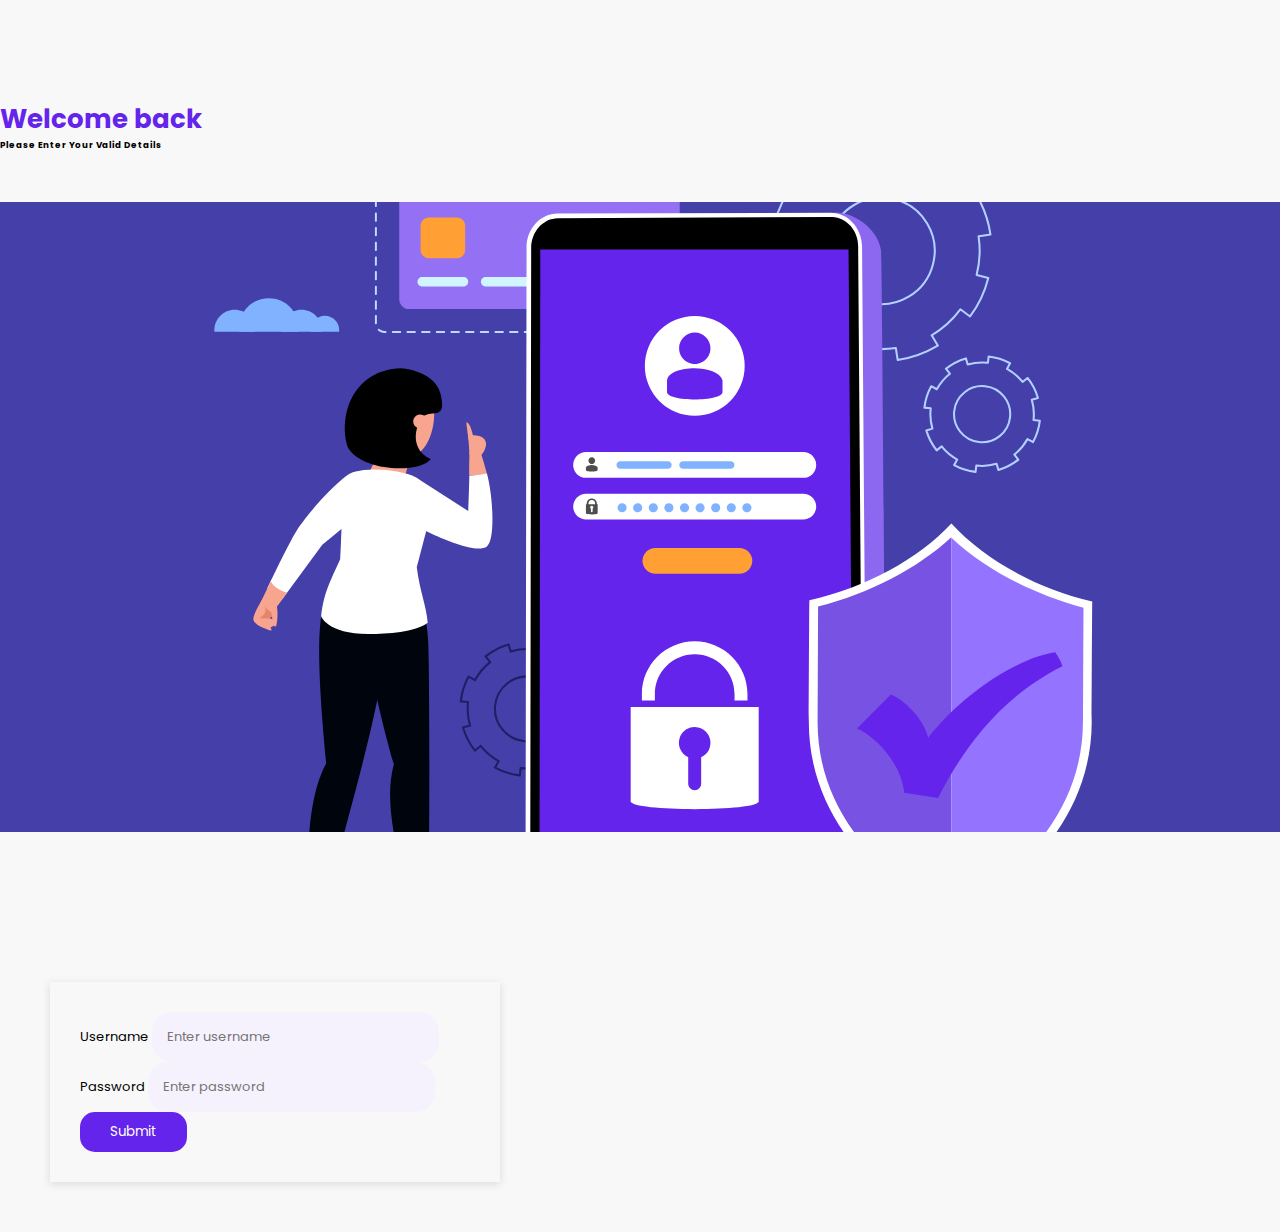
==== login.html @ 311c5a79 "added" ====
<!doctype html>
<html lang="en">
  <head>
    <!-- Required meta tags -->
    <meta charset="utf-8">
    <meta name="viewport" content="width=device-width, initial-scale=1">

    <!-- Bootstrap CSS -->
    <link href="https://cdn.jsdelivr.net/npm/bootstrap@5.0.2/dist/css/bootstrap.min.css" rel="stylesheet" integrity="sha384-EVSTQN3/azprG1Anm3QDgpJLIm9Nao0Yz1ztcQTwFspd3yD65VohhpuuCOmLASjC" crossorigin="anonymous">
    <link rel="stylesheet" href="css/style.css">
    <link href='https://unpkg.com/boxicons@2.1.1/css/boxicons.min.css' rel='stylesheet'>
    <link rel="icon" type="image/x-icon" href="images/title image.jpg">
    <title>Login</title>
  </head>

<body>

    <section class="login-page">
        <div class="container">
                <h1 class="fw-bold text-center">Welcome back</h1>
                <h6 class=" text-center">Please Enter Your Valid Details</h6>

            <div class="row">
                
                <div class="col-lg-6 login-bg">

                </div>

                <div class="col-lg-6 bg-white">
                    <div class="form-bg">
                        <form>
                            <div class="mb-3">
                              <label for="exampleInputEmail1" class="form-label">Username</label>
                              <input type="text" class="form-control" id="username" name="username" aria-describedby="emailHelp" placeholder="Enter username" required>
                            </div>
                            <div class="mb-3">
                              <label for="exampleInputPassword1" class="form-label">Password</label>
                              <input type="password" class="form-control" id="password" name="password" placeholder="Enter password" required>
                            </div>
                            <div class="text-center">
                                <button type="submit" class="btn-sm mt-3">Submit</button>
                            </div>
                          </form>
                    </div>
                </div>

            </div>
        </div>
    </section>




    <!-- Optional JavaScript; choose one of the two! -->

    <!-- Option 1: Bootstrap Bundle with Popper -->
    <script src="https://cdn.jsdelivr.net/npm/bootstrap@5.0.2/dist/js/bootstrap.bundle.min.js" integrity="sha384-MrcW6ZMFYlzcLA8Nl+NtUVF0sA7MsXsP1UyJoMp4YLEuNSfAP+JcXn/tWtIaxVXM" crossorigin="anonymous"></script>

    <!-- Option 2: Separate Popper and Bootstrap JS -->
    <!--
    <script src="https://cdn.jsdelivr.net/npm/@popperjs/core@2.9.2/dist/umd/popper.min.js" integrity="sha384-IQsoLXl5PILFhosVNubq5LC7Qb9DXgDA9i+tQ8Zj3iwWAwPtgFTxbJ8NT4GN1R8p" crossorigin="anonymous"></script>
    <script src="https://cdn.jsdelivr.net/npm/bootstrap@5.0.2/dist/js/bootstrap.min.js" integrity="sha384-cVKIPhGWiC2Al4u+LWgxfKTRIcfu0JTxR+EQDz/bgldoEyl4H0zUF0QKbrJ0EcQF" crossorigin="anonymous"></script>
    -->
  </body>
</html>
---- css/style.css ----
/* Google Font Import - Poppins */
@import url('https://fonts.googleapis.com/css2?family=Poppins:wght@300;400;500;600;700&display=swap');
*{
    margin: 0;
    padding: 0;
    box-sizing: border-box;
    font-family: 'Poppins', sans-serif;
}

:root{
    --body-color: #E4E9F7;
    --sidebar-color: #FFF;
    --primary-color: #695CFE;
    --primary-color-light: #F6F5FF;
    --toggle-color: #DDD;
    --text-color: #707070;

    --tran-03: all 0.2s ease;
    --tran-03: all 0.3s ease;
    --tran-04: all 0.3s ease;
    --tran-05: all 0.3s ease;
}

body{
    min-height: 100vh;
    background-color: #F8F8F8;
    transition: var(--tran-05);
    font-size: 13px;
}

::selection{
    background-color: var(--primary-color);
    color: #fff;
}

body.dark{
    --body-color: #18191a;
    --sidebar-color: #242526;
    --primary-color: #3a3b3c;
    --primary-color-light: #3a3b3c;
    --toggle-color: #fff;
    --text-color: #ccc;
}

/* ===== Sidebar ===== */
 .sidebar{
    position: fixed;
    top: 0;
    left: 0;
    height: 100%;
    width: 290px;
    padding: 10px;
    background: var(--sidebar-color);
    transition: var(--tran-05);
    z-index: 100;  
}
.sidebar.close{
    width: 88px;
}

/* ===== Reusable code - Here ===== */
.sidebar li{
    height: 50px;
    list-style: none;
    display: flex;
    align-items: center;
    /* margin-top: 10px; */
}

.sidebar header .image,
.sidebar .icon{
    min-width: 60px;
    border-radius: 6px;
}

.sidebar .icon{
    /* min-width: 60px; */
    border-radius: 6px;
    height: 100%;
    display: flex;
    align-items: center;
    justify-content: center;
    font-size: 20px;
}

.sidebar .text,
.sidebar .icon{
    color: var(--text-color);
    transition: var(--tran-03);
}

.sidebar .text{
    /* font-size: 17px;
    font-weight: 500; */
    white-space: nowrap;
    opacity: 1;
}
.sidebar.close .text{
    opacity: 0;
}
/* =========================== */

.sidebar header{
    position: relative;
}

.sidebar header .image-text{
    /* display: flex; */
    align-items: center;
}
.sidebar header .logo-text{
    display: flex;
    flex-direction: column;
}
header .image-text .name {
    margin-top: 2px;
    font-size: 18px;
    font-weight: 600;
}

header .image-text .profession{
    /* font-size: 16px; */
    margin-top: -2px;
    display: block;
}

.sidebar header .image{
    display: flex;
    align-items: center;
    justify-content: center;
}

.sidebar header .image img{
    width: 70px;
    height: auto;
}

.sidebar header .toggle{
    position: absolute;
    top: 50%;
    right: -25px;
    transform: translateY(-50%) rotate(180deg);
    height: 30px;
    width: 30px;
    background-color: #F7F4FC;
    color: #6424EB;
    border-radius: 50%;
    display: flex;
    align-items: center;
    justify-content: center;
    font-size: 22px;
    cursor: pointer;
    transition: var(--tran-05);
}

/* body.dark .sidebar header .toggle{
    color: var(--text-color);
} */

.sidebar.close .toggle{
    transform: translateY(-50%) rotate(0deg);
}

/* .sidebar .menu{
    margin-top: 40px;
} */

.sidebar li.search-box{
    border-radius: 6px;
    background-color: var(--primary-color-light);
    cursor: pointer;
    /* margin-top: 20px; */
    padding: 5px;
    /* transition: var(--tran-05); */
}

.sidebar li.search-box input{
    height: 100%;
    width: 100%;
    outline: none;
    border: none;
    background-color: var(--primary-color-light);
    color: var(--text-color);
    border-radius: 6px;
    /* font-size: 17px; */
    font-weight: 500;
    transition: var(--tran-05);
}
.sidebar li a{
    list-style: none;
    /* height: 100%; */
    background-color: transparent;
    display: flex;
    align-items: center;
    /* height: 100%; */
    width: 100%;
    border-radius: 6px;
    text-decoration: none;
}

.sidebar li a:hover, .sidebar li a:focus{
    width: 100%;
    height: 50px;
    background-color: #F7F4FC;
    border-left: 3px solid #6424EB;
    border-radius: 0px 5px 5px 0px;
    
}
.sidebar li a:hover .icon,
.sidebar li a:hover .text{
    color: #6424EB!important;
}
/* .sidebar .login-nav  li a:hover .login-nav.icon{
    color: #6424EB;
} */
body.dark .sidebar li a:hover .icon,
body.dark .sidebar li a:hover .text{
    color: var(--text-color);
}

.sidebar .menu-bar{
    height: calc(100% - 55px);
    display: flex;
    flex-direction: column;
    justify-content: space-between;
    overflow-y: scroll;
}
.menu-bar::-webkit-scrollbar{
    display: none;
}
.sidebar .menu-bar .mode{
    border-radius: 6px;
    /* background-color: var(--primary-color-light); */
    position: relative;
    /* transition: var(--tran-05); */
}

.menu-bar .mode .sun-moon{
    height: 50px;
    width: 60px;
}

.mode .sun-moon i{
    position: absolute;
}
.mode .sun-moon i.sun{
    opacity: 0;
}
body.dark .mode .sun-moon i.sun{
    opacity: 1;
}
body.dark .mode .sun-moon i.moon{
    opacity: 0;
}

.menu-bar .bottom-content .toggle-switch{
    position: absolute;
    right: 0;
    height: 100%;
    min-width: 60px;
    display: flex;
    align-items: center;
    justify-content: center;
    border-radius: 6px;
    cursor: pointer;
}
.toggle-switch .switch{
    position: relative;
    height: 22px;
    width: 40px;
    border-radius: 25px;
    background-color: var(--toggle-color);
    transition: var(--tran-05);
}

.switch::before{
    content: '';
    position: absolute;
    height: 15px;
    width: 15px;
    border-radius: 50%;
    top: 50%;
    left: 5px;
    transform: translateY(-50%);
    background-color: var(--sidebar-color);
    transition: var(--tran-04);
}

body.dark .switch::before{
    left: 20px;
}

.menu-bar .nav-link svg{
    height: 17px;
    width: auto;
}
.nav-link{
    padding: 0;
}
.home{
    position: absolute;
    top: 0;
    top: 0;
    left: 250px;
    height: 100vh;
    width: calc(100% - 250px);
    background-color: #F8F8F8;
    transition: var(--tran-05);
}
.home .text{
    font-size: 30px;
    font-weight: 500;
    color: var(--text-color);
    padding: 12px 60px;
}

.sidebar.close ~ .home{
    left: 78px;
    height: 100vh;
    width: calc(100% - 78px);
}
body.dark .home .text{
    color: var(--text-color);
}
.menu-bar button{
    background-color: #6424EB;
    padding: 15px 60px;
    color: white;
    border-radius: 15px;
    margin-top: 20px;
    transition: 0.5s ease;
    /* transition: var(--tran-05); */
}
.menu-bar button:hover, .menu-bar button:focus, .menu-bar button.active{
    background-color: transparent;
    border: 1px solid #6424EB;
    color: #6424EB;
}
.home img{
    right: 0;
    width: 40px;
    height: auto;
    display: block;
    margin: 0 auto;
}
.img-bg{
    width: 50px;
    height: 50px;
    border-radius: 50%;
    border: 1px solid #6424EB;
}
.right-end{
    justify-content: right;
}
.right-end a{
    font-size: 14px;
    text-decoration: none;
    color: #707070;
}
.home-cards .card{
    border-radius: 15px;
    padding: 5px;
    border: 0;
    box-shadow: rgba(0, 0, 0, 0.04) 0px 3px 5px;
    width: 100%;
    height: 100%;
    
}
/* .login-nav li a:hover .login-nav svg, .login-nav li a:focus .login-nav svg{
    color: red;
} */

.nav-bg{
    background-color: #6424EB;
    border-radius: 0px 5px 5px 0px;
}
.login-nav svg{
    color: rgb(255, 255, 255)!important;
}
.login-nav .nav-text{
    color: rgb(255, 255, 255);
}
.nav-bg:hover{
    color: red;
}
.menu-links{
    padding: 0;
}
.admin-card .card{
    border: 0;
    box-shadow: rgba(27, 31, 35, 0.04) 0px 1px 0px, rgba(255, 255, 255, 0.25) 0px 1px 0px inset;
    padding-left: 40px;
    padding-right: 40px;
}
.home .card p{
    font-size: 14px;
}
.home .card  img{
    width: 40px;
    height: auto;
    display: block;
    margin: 0 auto;
}
.home-cards{
    margin-top: 50px;
}
.card-img-bg{
    background-color: #F1E8FF;
    width: 60px;
    border-radius: 8px;
    margin: 0 auto;
    padding: 5px;
}
.home .card h4{
    color: black;
}


/* ------------------------login-page start--------------------------- */

.login-page{
    margin-top: 100px;
}
.login-page h1{
    color: #6424EB;
}
.login-page .login-bg{
    background-image: url("../images/login.svg");
    background-size: cover;
    background-position: center;
    background-repeat: no-repeat;
    height: 70vh;;
}
.login-page .form-bg{
    padding: 50px;
}
.login-page  form{
    width: 450px;
    margin-top: 100px;
    box-shadow: rgba(99, 99, 99, 0.2) 0px 2px 8px 0px;
    padding: 30px;
}
.login-page  form input{
    padding: 15px;
    border-radius: 20px;
    border: 0;
    background-color: #f6f2fd;
}
.login-page  form input::placeholder{
    font-size: 13px;
}
.login-page  form button{
    background-color: #6424EB;
    color: white;
    transition: 0.3s ease;
    padding: 10px 30px;
    border-radius: 15px;
    border: 0;
}
.login-page  form button:hover{
    opacity: 0.7;
}
.login-page .row{
    margin-top: 50px;
}

/* ------------------------login-page start--------------------------- */
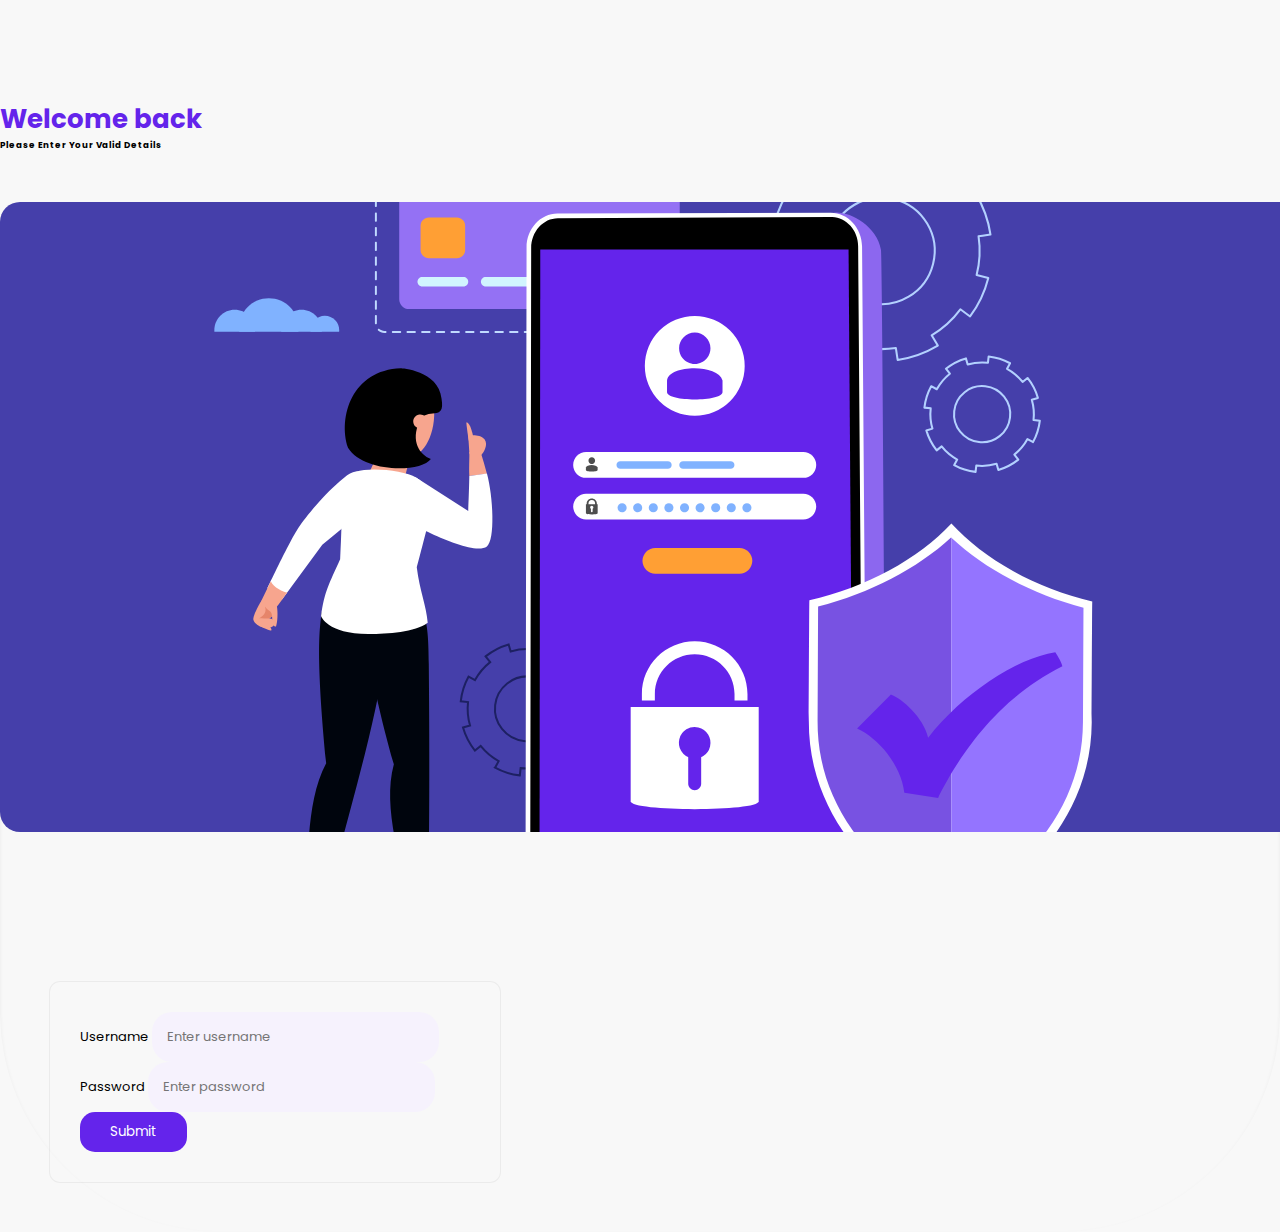
==== commit f34e78b8: "added" ====
--- a/login.html
+++ b/login.html
@@ -20,13 +20,13 @@
                 <h1 class="fw-bold text-center">Welcome back</h1>
                 <h6 class=" text-center">Please Enter Your Valid Details</h6>
 
-            <div class="row">
+            <div class="row login-details">
                 
                 <div class="col-lg-6 login-bg">
 
                 </div>
 
-                <div class="col-lg-6 bg-white">
+                <div class="col-lg-6 bg-white login-form-content">
                     <div class="form-bg">
                         <form>
                             <div class="mb-3">
--- a/css/style.css
+++ b/css/style.css
@@ -421,6 +421,9 @@
 .login-page{
     margin-top: 100px;
 }
+/* .login-page .container{
+    padding: 30px;
+} */
 .login-page h1{
     color: #6424EB;
 }
@@ -429,16 +432,25 @@
     background-size: cover;
     background-position: center;
     background-repeat: no-repeat;
-    height: 70vh;;
+    height: 70vh;
+    border-radius: 20px 0px 0px 20px;
 }
 .login-page .form-bg{
     padding: 50px;
 }
+.login-page .login-form-content{
+    border-radius: 0px 20px 20px 0px;
+}
+/* .login-details{
+    box-shadow: rgba(0, 0, 0, 0.09) 0px 3px 12px;
+    border-radius: 220px;
+} */
 .login-page  form{
     width: 450px;
     margin-top: 100px;
-    box-shadow: rgba(99, 99, 99, 0.2) 0px 2px 8px 0px;
+    box-shadow: rgba(0, 0, 0, 0.05) 0px 0px 0px 1px;
     padding: 30px;
+    border-radius: 10px;
 }
 .login-page  form input{
     padding: 15px;
@@ -462,6 +474,8 @@
 }
 .login-page .row{
     margin-top: 50px;
+    box-shadow: rgba(0, 0, 0, 0.06) 0px 2px 4px 0px inset;
+    border-radius: 220px;
 }
 
 /* ------------------------login-page start--------------------------- */